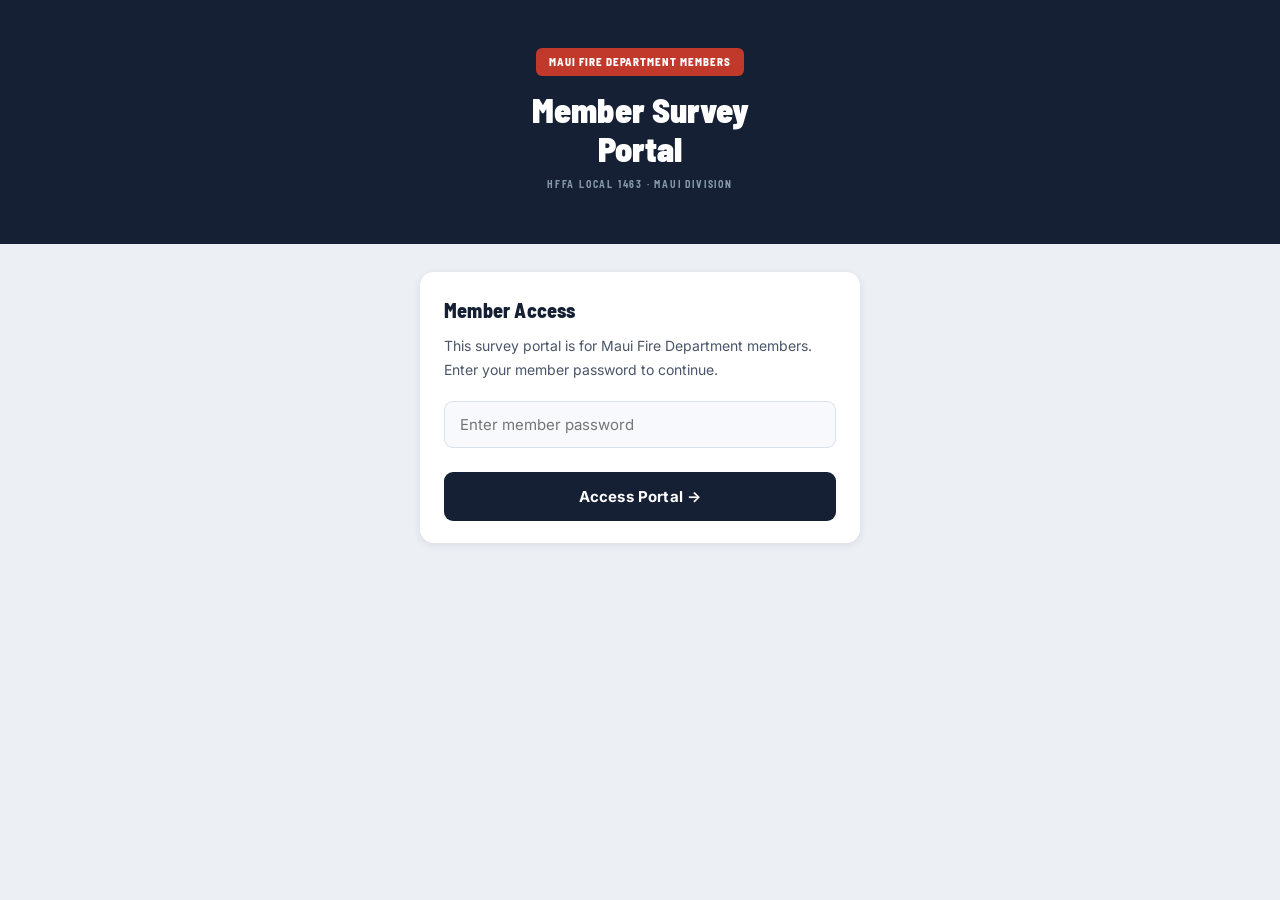
==== cba.html @ 4aed885b "Add members-only CBA reference page - New cba.html: R4R (Sec 27-A), Temporary Assignments (Sec 27), " ====
<!DOCTYPE html>
<html lang="en">
<head>
  <meta charset="UTF-8" />
  <meta name="viewport" content="width=device-width, initial-scale=1.0" />
  <title>CBA Reference — HFFA Local 1463 Maui Division</title>
  <link rel="stylesheet" href="css/style.css" />
  <link rel="stylesheet" href="css/cba.css" />
  <script src="js/gate.js"></script>
</head>
<body>

  <a class="skip-link" href="#cba-main">Skip to content</a>

  <!-- ── HEADER ── -->
  <header class="site-header">
    <div class="container">
      <div class="badge">2021&ndash;2025 CBA</div>
      <h1>CBA Reference</h1>
      <div class="org">HFFA Local 1463 &middot; Maui Division</div>
      <nav class="cba-subnav" aria-label="Survey portal">
        <a href="index.html">&larr; Home</a>
        <span aria-hidden="true">&middot;</span>
        <a href="survey.html">Ranked Survey</a>
        <span aria-hidden="true">&middot;</span>
        <a href="ff1-survey.html">FF I Survey</a>
        <span aria-hidden="true">&middot;</span>
        <a href="results.html">Live Results</a>
      </nav>
    </div>
  </header>

  <!-- ── TABS ── -->
  <div class="cba-tabs container">
    <div class="cba-tablist" role="tablist" aria-label="CBA sections">
      <button class="cba-tab active" id="tab-r4r" role="tab" aria-selected="true" aria-controls="panel-r4r" tabindex="0" data-panel="r4r">
        <span class="cba-tab-code">R4R</span>
        <span class="cba-tab-label">Rank-for-Rank Recall</span>
      </button>
      <button class="cba-tab" id="tab-ta" role="tab" aria-selected="false" aria-controls="panel-ta" tabindex="-1" data-panel="ta">
        <span class="cba-tab-code">TA</span>
        <span class="cba-tab-label">Temporary Assignments</span>
      </button>
      <button class="cba-tab" id="tab-sub" role="tab" aria-selected="false" aria-controls="panel-sub" tabindex="-1" data-panel="sub">
        <span class="cba-tab-code">SUB</span>
        <span class="cba-tab-label">Substitution</span>
      </button>
    </div>
  </div>

  <main class="container page-body" id="cba-main">

    <!-- ═══ PANEL 1 — RANK-FOR-RANK RECALL ═══ -->
    <section class="cba-panel" id="panel-r4r" role="tabpanel" aria-labelledby="tab-r4r" tabindex="0">
      <div class="cba-hero">
        <span class="cba-hero-number" aria-hidden="true">27-A</span>
        <div>
          <p class="cba-eyebrow">Section 27-A</p>
          <h2 class="cba-title">Rank-for-Rank Recall</h2>
          <p class="cba-cite"><strong>2021&ndash;2025 HFFA CBA</strong> &nbsp;&middot;&nbsp; Unit 11 &ndash; Firefighters &nbsp;&middot;&nbsp; Pages 15&ndash;16</p>
        </div>
      </div>

      <div class="cba-block">
        <div class="cba-sub">
          <span class="cba-sub-letter" aria-hidden="true">A</span>
        </div>
        <div class="cba-indent">
          <span class="cba-eff">Effective July 1, 2014</span>
          <ol class="cba-numlist" role="list">
            <li>
              <span class="cba-num" aria-hidden="true">1</span>
              <p>The Employer and Union recognize the need to recall Employees on a rank-for-rank basis to prevent and avoid safety and morale problems. This section shall not interfere with management&rsquo;s right to manage and recall personnel in compliance with this Agreement and existing laws, rules and regulations. The application of Section 27 (Temporary Assignments) shall be modified to accommodate the Rank-for-Rank Recall programs for each jurisdiction.</p>
            </li>
            <li>
              <span class="cba-num" aria-hidden="true">2</span>
              <p>Eligible fire fighters shall be offered twelve (12) shifts (288 hours) per fiscal year via this program, with no premium payments directly related to overtime work such as, but not limited to, compensation for travel time to and from work and mileage reimbursement. All eligible fire fighters (Fire Fighter II, Fire Fighter III and Fire Captain for the Counties and Airport Fire Equipment Operator, Airport Fire Lieutenant and Airport Fire Captain for the State) shall notify the Fire Chief of their availability for this Rank-for-Rank Recall program as provided in the Rank-for-Rank Recall procedures. Failure to do so shall result in the waiver of the fire fighter&rsquo;s opportunity for this Rank-for-Rank Recall program. For purposes of this section, fire fighters participating in the recall program are not eligible for Temporary Change in Station Pay provided in Section 26 B.</p>
            </li>
            <li>
              <span class="cba-num" aria-hidden="true">3</span>
              <p>The Fire Chief or designee in each jurisdiction has the sole responsibility to assign rank-for-rank recall (Fire Fighter II, Fire Fighter III and Fire Captain for the Counties and Airport Fire Equipment Operator, Airport Fire Lieutenant and Airport Fire Captain for the State), and shall in good faith endeavor to assign such overtime work on a fair and equitable basis giving due consideration to operational requirements. Procedures to implement the Rank-for-Rank Recall program including proper and timely notification of availability and eligibility limitations for this program pursuant to 2. above shall be developed in good-faith consultation between the parties. There shall be no changes in the classifications covered by said policy and procedures.</p>
            </li>
            <li>
              <span class="cba-num" aria-hidden="true">4</span>
              <p>Each jurisdiction shall, in good faith, meet with the Union at least annually to monitor the costs, the operational efficiency, the equitable distribution of overtime among the various fire fighter ranks and to assess the viability of modifying, continuing or expanding this program prior to the expiration of the Unit 11 Agreement.</p>
            </li>
          </ol>
        </div>
      </div>

      <div class="cba-pagecite">
        <span>2021&ndash;2025 HFFA Collective Bargaining Agreement (CBA)</span>
        <span>Sec. 27-A &middot; Pages 15&ndash;16</span>
      </div>
    </section>

    <!-- ═══ PANEL 2 — TEMPORARY ASSIGNMENTS ═══ -->
    <section class="cba-panel" id="panel-ta" role="tabpanel" aria-labelledby="tab-ta" tabindex="0" hidden>
      <div class="cba-hero">
        <span class="cba-hero-number" aria-hidden="true">27</span>
        <div>
          <p class="cba-eyebrow">Section 27</p>
          <h2 class="cba-title">Temporary Assignments</h2>
          <p class="cba-cite"><strong>2021&ndash;2025 HFFA CBA</strong> &nbsp;&middot;&nbsp; Unit 11 &ndash; Firefighters &nbsp;&middot;&nbsp; Page 15</p>
        </div>
      </div>

      <div class="cba-block">
        <div class="cba-sub">
          <span class="cba-sub-letter" aria-hidden="true">A</span>
        </div>
        <div class="cba-indent">
          <p class="cba-text">Temporary assignments shall be made in accordance with existing laws, rules and regulations and as provided in this section. Temporary assignments shall be made on a rotating basis from among qualified regular Employees within the same company, unit or bureau; and who are on the same platoon as that in which the temporary assignment originates. If such Employees are unavailable then temporary assignment priority shall be given to qualified regular Employees on the same platoon who are within the same station; and after that the same division as that in which the temporary assignment originates. Thereafter, consideration shall be given to qualified regular Employees in the same station on other platoons before other qualified regular Employees are considered. Notwithstanding the foregoing to the contrary, Employees serving their twelve (12) month probationary period may be given temporary assignments in cases of extreme emergency.</p>
          <p class="cba-text">A qualified regular Employee shall mean an Employee who has demonstrated, through training, experience or performance, the ability to assume substantially all of the significant duties and responsibilities of the higher position as determined by the Employer or its designated representatives within the Fire Department.</p>
        </div>
      </div>

      <hr class="cba-divider" />

      <div class="cba-block">
        <div class="cba-sub">
          <span class="cba-sub-letter" aria-hidden="true">B</span>
          <span class="cba-sub-title">First-Line Fire Apparatus Having No Assigned and Compensated Operator.</span>
        </div>
        <div class="cba-indent">
          <p class="cba-text">When an Employee is assigned responsibility to service, check, prepare for response and operate (for non-emergency purposes) first-line fire apparatus having no assigned and compensated operator, such Employee shall receive an apparatus operator&rsquo;s differential of one (1) hour pay as though the Employee had been on a temporary assignment as an apparatus operator. In the event an Employee is required to operate such unassigned first-line fire apparatus in response to emergencies, the Employee shall be compensated as though a temporary assignment had been made for one (1) hour or from the time the Employee left the station until the time the Employee returned to the station including restoration time, whichever is greater. The respective Fire Chief or fire operations head in each jurisdiction shall, in consultation with the Union determine which first-line fire apparatuses in the respective jurisdiction have no assigned and compensated operator and which are to be covered by this provision [e.g., Hawaii - tankers; Maui - tanker on Molokai; Kauai - mini pumpers and rescue utility vehicle; State - squirt and mini pumper at HIA, Yankee Walter (3,000) at Keahole and Maui, Yankee Walter (1,500) at Hilo, Kauai, Molokai and Lanai].</p>
        </div>
      </div>

      <div class="cba-pagecite">
        <span>2021&ndash;2025 HFFA Collective Bargaining Agreement (CBA)</span>
        <span>Sec. 27 &middot; Page 15</span>
      </div>
    </section>

    <!-- ═══ PANEL 3 — SUBSTITUTION ═══ -->
    <section class="cba-panel" id="panel-sub" role="tabpanel" aria-labelledby="tab-sub" tabindex="0" hidden>
      <div class="cba-hero">
        <span class="cba-hero-number" aria-hidden="true">11</span>
        <div>
          <p class="cba-eyebrow">Section 11</p>
          <h2 class="cba-title">Substitution</h2>
          <p class="cba-cite"><strong>2021&ndash;2025 HFFA CBA</strong> &nbsp;&middot;&nbsp; Unit 11 &ndash; Firefighters &nbsp;&middot;&nbsp; Page 4</p>
        </div>
      </div>

      <div class="cba-block">
        <p class="cba-text">In conformance to the Fair Labor Standards Act (FLSA), 29 U.S.C. &sect;207(p)(3) and 29 CFR &sect;553.3, Employees may request to substitute for one another during scheduled work hours. Substitution or &ldquo;trading time&rdquo; may only take place between Employees performing work in the same capacity.</p>
        <p class="cba-text">For the purpose of this section, the terms below shall have the stated meaning:</p>
        <div class="cba-def">
          <div class="cba-def-row">
            <span class="cba-def-key">A.</span>
            <p class="cba-def-val">&ldquo;Same Capacity&rdquo; shall mean a qualified Employee (whether of the same or different rank) who is capable of performing the work of the person he or she is substituting for.</p>
          </div>
          <div class="cba-def-row">
            <span class="cba-def-key">B.</span>
            <p class="cba-def-val">&ldquo;Qualified Employee&rdquo; shall mean an Employee who has demonstrated, through training, experience or performance, the ability to assume substantially all of the significant duties and responsibilities of the position as determined by the Employer or its designated representatives within the Fire Department. Employees that substitute in positions that require specific certifications and/or licenses &ndash; i.e., Rescue, HAZMAT, Tiller Operator, etc. &ndash; must also possess those certifications to be eligible to substitute.</p>
          </div>
        </div>
      </div>

      <hr class="cba-divider" />

      <div class="cba-block">
        <p class="cba-text">The request shall demonstrate that there is an agreement to substitute or &ldquo;trade time&rdquo; between the Employees involved, that the agreement was made freely, without coercion and solely at the option of the Employees involved. The agreement shall also set forth where and when the work will be done. The request shall be approved by the department head or his or her designee prior to the work being done. The department may permit such substitutions if it does not interfere with normal departmental operations.</p>
        <p class="cba-text">The hours worked shall be excluded by the Employer in the calculation of the hours for which the substituting Employee would otherwise be entitled to overtime compensation under the FLSA, State law and/or any other applicable law. Where substitution or &ldquo;trading time&rdquo; takes place, the substituted Employee will still be credited as if he or she worked his or her normal work schedule. The substituting Employee will not be paid for the time he or she works the substituted Employee&rsquo;s normal work schedule. However, if after the substituted Employee&rsquo;s normal work schedule ends and the substituting Employee continues to work additional hours, it is the substituting Employee who shall be credited with such additional hours of work.</p>
      </div>

      <hr class="cba-divider" />

      <div class="cba-block">
        <p class="cba-text">As provided under the FLSA, the Employer is not required to keep a record of the hours of the substitute work. However, the Employer in consultation with the Union may elect to adopt procedures to keep a record of the hours of the substitute work.</p>
        <p class="cba-text">Under the FLSA, the Employer is not responsible in any way for ensuring that an Employee &ldquo;returns the substitution&rdquo; to the other Employee. At no time will the Employer be responsible for reimbursing or paying any money to an Employee who did not receive a &ldquo;returned substitution.&rdquo; Relieved or substituted Employees shall not engage in any work-related duties during the period of time they are relieved from work.</p>
      </div>

      <div class="cba-pagecite">
        <span>2021&ndash;2025 HFFA Collective Bargaining Agreement (CBA)</span>
        <span>Sec. 11 &middot; Page 4</span>
      </div>
    </section>

  </main>

  <script src="js/cba.js"></script>
</body>
</html>
---- css/style.css ----
/* ── First Due Theme — HFFA Local 1463 Maui Division ─────────────────────────
   Fonts: Barlow Semi Condensed (headers/labels) + Inter (body/questions/buttons)
   Palette: Navy #162035 · Red #C0392B · Teal #0E7490 · Warm slate background
──────────────────────────────────────────────────────────────────────────── */

@import url('https://fonts.googleapis.com/css2?family=Barlow+Semi+Condensed:wght@600;700;800;900&family=Inter:wght@400;500;600;700;800&display=swap');

:root {
  /* Colors */
  --navy:    #162035;
  --navy2:   #1E2E4A;
  --red:     #C0392B;
  --teal:    #0E7490;
  --bg:      #ECF0F5;
  --card:    #FFFFFF;
  --text:    #1E293B;
  --body:    #4A5568;
  --light:   #7A8FA6;
  --border:  #D8E0EA;
  --lgray:   #EFF2F6;
  --input-bg:#F7F9FC;
  --blue-bg: #EFF6FF;
  --blue-bd: #BFDBFE;
  --blue-tx: #1D4ED8;
  --teal-bg: #ECFEFF;
  --teal-bd: #A5F3FC;
  --green:   #16A34A;
  --radius:  14px;
  --radius-sm: 9px;
  --shadow:  0 2px 8px rgba(22,32,53,0.09);
  --shadow-sm: 0 1px 3px rgba(22,32,53,0.07);

  /* Fonts */
  --font-head: 'Barlow Semi Condensed', system-ui, sans-serif;
  --font-body: 'Inter', system-ui, -apple-system, sans-serif;
}

*, *::before, *::after { box-sizing: border-box; margin: 0; padding: 0; }
html { font-size: 16px; -webkit-text-size-adjust: 100%; }

body {
  font-family: var(--font-body);
  font-size: 15px;
  background: var(--bg);
  color: var(--text);
  min-height: 100vh;
  line-height: 1.6;
  -webkit-font-smoothing: antialiased;
  -moz-osx-font-smoothing: grayscale;
}

a { color: inherit; text-decoration: none; }

/* ── Layout ── */
.container { max-width: 620px; margin: 0 auto; padding: 0 20px; }
.page-body { padding: 24px 20px 56px; }

/* ── Site Header ── */
.site-header { background: var(--navy); padding: 36px 24px 30px; }
.site-header .container { padding: 0; }

.badge {
  display: inline-block; background: var(--red); color: #fff;
  font-family: var(--font-head); font-size: 11px; font-weight: 800;
  letter-spacing: 0.09em; text-transform: uppercase;
  padding: 5px 13px; border-radius: 6px; margin-bottom: 14px;
}
.badge-ff1 { background: var(--teal); }

.site-header h1 {
  font-family: var(--font-head); color: #fff;
  font-size: 34px; font-weight: 900; line-height: 1.1; margin-bottom: 6px;
}
.org {
  font-family: var(--font-head); font-size: 10px; font-weight: 700;
  color: #8899AA; letter-spacing: 0.18em; text-transform: uppercase; margin-bottom: 12px;
}
.tagline { color: #8899AA; font-size: 14px; line-height: 1.7; font-weight: 400; }

/* ── Cards ── */
.card {
  background: var(--card); border-radius: var(--radius);
  padding: 22px 24px; box-shadow: var(--shadow); margin-bottom: 14px;
}
.card h2 {
  font-family: var(--font-head); font-size: 17px; font-weight: 800;
  color: var(--navy); margin-bottom: 10px; letter-spacing: 0.01em;
}
.card p { font-size: 14px; color: var(--body); line-height: 1.8; margin-bottom: 10px; font-weight: 400; }
.card p:last-child { margin-bottom: 0; }

/* ── Notices ── */
.notice-box {
  border-radius: var(--radius-sm); padding: 13px 16px;
  font-size: 13px; font-weight: 500; line-height: 1.65; margin-bottom: 20px;
}
.notice-blue { background: var(--blue-bg); border: 1.5px solid var(--blue-bd); color: var(--blue-tx); }
.notice-teal { background: var(--teal-bg); border: 1.5px solid var(--teal-bd); color: var(--teal); }

/* ── Buttons ── */
.btn {
  display: inline-block; border: none; border-radius: var(--radius-sm);
  padding: 15px 24px; font-family: var(--font-body); font-size: 15px;
  font-weight: 700; cursor: pointer; text-align: center;
  transition: opacity 0.15s, transform 0.1s; letter-spacing: 0.01em;
}
.btn:hover { opacity: 0.92; }
.btn:active { transform: scale(0.98); }
.btn:disabled { opacity: 0.4; cursor: default; transform: none; }

.btn-primary { background: var(--navy); color: #fff; }
.btn-teal    { background: var(--teal); color: #fff; }
.btn-secondary { background: var(--lgray); color: var(--navy); }
.btn-outline { background: transparent; border: 1.5px solid var(--border); color: var(--body); }
.btn-large { width: 100%; padding: 17px; font-size: 16px; margin-bottom: 12px; display: block; }

/* ── Inputs ── */
input[type="password"], input[type="text"], textarea {
  width: 100%; border: 1.5px solid var(--border); border-radius: var(--radius-sm);
  padding: 13px 15px; font-size: 15px; font-family: var(--font-body);
  color: var(--text); background: var(--input-bg); outline: none;
  transition: border-color 0.15s, box-shadow 0.15s;
}
input[type="password"]:focus, input[type="text"]:focus, textarea:focus {
  border-color: var(--navy); box-shadow: 0 0 0 3px rgba(22,32,53,0.1);
}
input.input-error { border-color: var(--red); }
textarea { resize: vertical; line-height: 1.65; }

/* ── Messages ── */
.error-msg { font-size: 13px; font-weight: 600; color: var(--red); margin-top: 8px; }
.hidden { display: none !important; }
.meta-text { font-size: 13px; color: var(--light); text-align: center; margin-top: 8px; font-weight: 500; }

/* ── Gate Page ── */
.gate-wrapper { min-height: 100vh; display: flex; flex-direction: column; }
.gate-header { background: var(--navy); padding: 48px 24px 40px; text-align: center; }
.gate-header h1 {
  font-family: var(--font-head); color: #fff;
  font-size: 34px; font-weight: 900; line-height: 1.15; margin-bottom: 8px;
}
.gate-body { flex: 1; display: flex; align-items: flex-start; justify-content: center; padding: 28px 20px; }
.gate-body .card { width: 100%; max-width: 440px; }
.gate-body h2 {
  font-family: var(--font-head); font-size: 20px; font-weight: 800;
  color: var(--navy); margin-bottom: 8px;
}
.gate-body p { font-size: 14px; color: var(--body); margin-bottom: 18px; line-height: 1.75; }
.gate-body input { margin-bottom: 12px; }

/* ── Survey choice cards ── */
.survey-choice {
  display: block; border-radius: var(--radius); padding: 22px 24px;
  margin-bottom: 12px; cursor: pointer; text-decoration: none;
  transition: opacity 0.15s, transform 0.1s;
}
.survey-choice:hover { opacity: 0.93; transform: translateY(-1px); }
.survey-choice:active { transform: translateY(0); }
.survey-choice-ranked { background: var(--navy); }
.survey-choice-ff1    { background: var(--teal); }
.survey-choice-label {
  font-family: var(--font-head); font-size: 11px; font-weight: 800;
  letter-spacing: 0.12em; text-transform: uppercase; color: rgba(255,255,255,0.5);
  margin-bottom: 4px;
}
.survey-choice-title {
  font-family: var(--font-head); font-size: 20px; font-weight: 800;
  color: #fff; margin-bottom: 4px; letter-spacing: 0.01em;
}
.survey-choice-sub { font-size: 13px; font-weight: 400; color: rgba(255,255,255,0.65); line-height: 1.55; }

/* ── Apparatus Chart ── */
.apparatus-chart { border: 1.5px solid var(--border); border-radius: 10px; overflow: hidden; margin: 16px 0; }
.chart-header { background: var(--navy); display: flex; justify-content: space-between; padding: 9px 14px; }
.chart-header span { font-family: var(--font-head); font-size: 11px; font-weight: 800; color: #fff; text-transform: uppercase; letter-spacing: 0.1em; }
.chart-header span:last-child { color: #8899AA; font-size: 10px; }
.chart-row { padding: 10px 14px; border-bottom: 1px solid #EDF0F5; }
.chart-row:nth-child(even) { background: #F8FAFC; }
.chart-row:last-child { border-bottom: none; }
.chart-row.chart-row-zero { background: #FEF2F2; }
.chart-row-inner { display: flex; align-items: center; gap: 10px; }
.chart-label { width: 54px; font-size: 12px; font-weight: 800; flex-shrink: 0; color: var(--navy); font-family: var(--font-head); letter-spacing: 0.02em; }
.chart-row-zero .chart-label { color: var(--red); }
.chart-bar-wrap { flex: 1; background: #E2E8F0; border-radius: 4px; height: 9px; overflow: hidden; }
.chart-bar { height: 9px; border-radius: 4px; transition: width 0.5s ease; }
.chart-count { font-size: 12px; font-weight: 700; color: var(--text); white-space: nowrap; flex-shrink: 0; min-width: 54px; text-align: right; }
.chart-count .of-total { font-weight: 400; color: var(--light); font-size: 11px; }
.chart-count.zero { color: var(--red); font-weight: 800; }
.chart-note { font-size: 11px; color: var(--light); font-style: italic; padding-left: 64px; margin-top: 3px; line-height: 1.4; }
.chart-row-zero .chart-note { color: #E57373; }
.chart-legend { background: var(--lgray); padding: 7px 14px; display: flex; gap: 16px; flex-wrap: wrap; }
.chart-legend span { font-size: 11px; color: var(--light); }

/* ── Survey Wrapper ── */
.survey-wrapper { display: flex; flex-direction: column; height: 100vh; }

/* Survey Header */
.survey-header { background: var(--navy); padding: 18px 20px 22px; flex-shrink: 0; }
.survey-header.ff1-header { background: var(--teal); }
.survey-header .container { padding: 0; }

.progress-bar { display: flex; gap: 4px; margin-bottom: 16px; }
.progress-seg { flex: 1; height: 4px; border-radius: 2px; background: rgba(255,255,255,0.15); transition: background 0.3s; }
.progress-seg.active { background: var(--red); }
.ff1-header .progress-seg.active { background: rgba(255,255,255,0.9); }

.section-counter {
  font-family: var(--font-head); font-size: 11px; font-weight: 700;
  color: rgba(255,255,255,0.45); letter-spacing: 0.14em; text-transform: uppercase; margin-bottom: 4px;
}
.survey-header h2 {
  font-family: var(--font-head); color: #fff;
  font-size: 26px; font-weight: 900; line-height: 1.15; margin-bottom: 6px;
}
.section-subtitle { color: rgba(255,255,255,0.6); font-size: 13px; line-height: 1.55; font-weight: 400; }
.ff1-header .section-subtitle { color: rgba(255,255,255,0.65); }

.survey-body { flex: 1; overflow-y: auto; padding: 18px 16px 12px; }

/* Bottom nav */
.survey-nav { flex-shrink: 0; background: #fff; border-top: 1px solid var(--border); padding: 14px 20px; }
.survey-nav .container { display: flex; gap: 10px; padding: 0; }

/* ── Question Cards ── */
.q-card {
  background: var(--card); border-radius: var(--radius);
  padding: 20px 20px 22px; margin-bottom: 14px; box-shadow: var(--shadow-sm);
  border: 1px solid rgba(216,224,234,0.6);
}
.q-text {
  font-size: 15px; font-weight: 600; color: var(--text);
  line-height: 1.6; margin-bottom: 16px; letter-spacing: -0.01em;
}
.q-required { color: var(--red); }

/* Pill options */
.pill-group { display: flex; flex-wrap: wrap; gap: 9px; }

.pill-btn {
  padding: 10px 15px; border-radius: var(--radius-sm);
  border: 1.5px solid var(--border); background: var(--input-bg);
  color: var(--text); font-size: 14px; font-weight: 500;
  cursor: pointer; font-family: var(--font-body); line-height: 1.45;
  text-align: left; transition: all 0.12s;
}
.pill-btn:hover { border-color: #94A3B8; background: #F1F4F8; }
.pill-btn.selected {
  border: 2px solid var(--navy); background: var(--navy);
  color: #fff; font-weight: 700;
}
.ff1-survey .pill-btn.selected { border-color: var(--teal); background: var(--teal); }

/* Multi select */
.multi-hint { font-size: 12px; color: var(--light); font-style: italic; margin-bottom: 11px; font-weight: 500; }

.multi-btn {
  display: flex; align-items: center; gap: 9px; padding: 10px 15px;
  border-radius: var(--radius-sm); border: 1.5px solid var(--border);
  background: var(--input-bg); color: var(--text); font-size: 14px;
  font-weight: 500; cursor: pointer; font-family: var(--font-body);
  line-height: 1.45; text-align: left; transition: all 0.12s;
}
.multi-btn:hover { border-color: #94A3B8; background: #F1F4F8; }
.multi-btn.selected {
  border: 2px solid var(--navy); background: var(--navy);
  color: #fff; font-weight: 700;
}
.ff1-survey .multi-btn.selected { border-color: var(--teal); background: var(--teal); }

.checkbox-box {
  width: 16px; height: 16px; border-radius: 4px;
  border: 1.5px solid #94A3B8; background: transparent;
  display: flex; align-items: center; justify-content: center;
  font-size: 11px; font-weight: 900; color: #fff; flex-shrink: 0; transition: all 0.12s;
}
.multi-btn.selected .checkbox-box { background: var(--red); border-color: var(--red); }

/* Scale */
.scale-group { display: grid; grid-template-columns: repeat(5, 1fr); gap: 5px; }

.scale-btn {
  padding: 11px 4px; border-radius: var(--radius-sm);
  border: 1.5px solid var(--border); background: var(--input-bg);
  color: var(--text); font-size: 12px; font-weight: 600;
  cursor: pointer; font-family: var(--font-body); text-align: center;
  line-height: 1.3; transition: all 0.12s;
}
.scale-btn:hover { border-color: #94A3B8; background: #F1F4F8; }
.scale-btn.selected {
  border: 2px solid var(--navy); background: var(--navy);
  color: #fff; font-weight: 700;
}
.ff1-survey .scale-btn.selected { border-color: var(--teal); background: var(--teal); }

.scale-selected-label {
  margin-top: 9px; font-size: 13px; font-weight: 700;
  color: var(--navy); min-height: 20px;
}

/* ── Results Header ── */
.results-header { background: var(--navy); padding: 20px 24px 18px; }
.results-header .container { padding: 0; }
.results-header h1 {
  font-family: var(--font-head); color: #fff;
  font-size: 26px; font-weight: 900; margin-bottom: 2px;
}
.results-meta { font-size: 12px; color: #8899AA; margin-top: 6px; font-weight: 500; }
.results-meta a { color: #60A5FA; text-decoration: underline; }

/* Summary strip */
.summary-strip { display: flex; gap: 10px; margin-bottom: 14px; }
.summary-card { flex: 1; border-radius: var(--radius); padding: 16px 18px; color: #fff; }
.summary-card.ranked-card { background: var(--navy); }
.summary-card.ff1-card    { background: var(--teal); }
.summary-card.total-card-sm { background: #374151; }
.summary-number { font-family: var(--font-head); font-size: 38px; font-weight: 900; line-height: 1; }
.summary-label { font-size: 12px; font-weight: 600; color: rgba(255,255,255,0.6); margin-top: 4px; }

.refresh-btn {
  background: rgba(255,255,255,0.1); border: none; color: #fff; border-radius: 8px;
  padding: 9px 14px; font-size: 13px; font-weight: 600; cursor: pointer;
  font-family: var(--font-body); transition: background 0.15s;
}
.refresh-btn:hover { background: rgba(255,255,255,0.18); }

/* Results blocks */
.results-block {
  background: var(--card); border-radius: var(--radius);
  padding: 20px 22px; margin-bottom: 12px; box-shadow: var(--shadow-sm);
  border: 1px solid rgba(216,224,234,0.5);
}
.block-title {
  font-family: var(--font-head); font-size: 12px; font-weight: 900;
  color: var(--navy); text-transform: uppercase; letter-spacing: 0.12em;
  padding-bottom: 10px; margin-bottom: 16px; border-bottom: 2px solid var(--lgray);
}

.result-group { margin-bottom: 24px; }
.result-label {
  font-size: 12px; font-weight: 700; color: var(--text);
  text-transform: uppercase; letter-spacing: 0.07em; margin-bottom: 10px;
}
.multi-note { font-weight: 400; font-size: 11px; color: var(--light); font-style: italic; text-transform: none; letter-spacing: 0; }

.result-row { margin-bottom: 10px; }
.result-row-top { display: flex; justify-content: space-between; align-items: baseline; margin-bottom: 4px; gap: 8px; }
.result-row-option { font-size: 13px; font-weight: 500; color: var(--text); line-height: 1.4; flex: 1; }
.result-row-count { font-size: 12px; font-weight: 700; color: var(--navy); white-space: nowrap; }
.result-row-count .pct { font-weight: 400; color: var(--light); }

.bar-bg { background: #E2E8F0; border-radius: 3px; height: 8px; }
.bar-fill { height: 8px; border-radius: 3px; transition: width 0.5s ease; }
.bar-fill-navy { background: var(--navy); }
.bar-fill-teal { background: var(--teal); }

.no-data { font-size: 13px; color: var(--light); font-style: italic; font-weight: 500; }

/* ── Comparison Block ── */
.comparison-block {
  background: var(--card); border-radius: var(--radius);
  padding: 20px 22px; margin-bottom: 14px; box-shadow: var(--shadow);
  border: 1px solid rgba(216,224,234,0.5);
}
.comparison-title {
  font-family: var(--font-head); font-size: 12px; font-weight: 900;
  color: #374151; text-transform: uppercase; letter-spacing: 0.12em;
  padding-bottom: 10px; margin-bottom: 8px; border-bottom: 2px solid var(--lgray);
}
.comparison-legend { display: flex; gap: 16px; margin-bottom: 18px; flex-wrap: wrap; }
.legend-item { display: flex; align-items: center; gap: 7px; font-size: 13px; font-weight: 600; color: var(--text); }
.legend-dot { width: 11px; height: 11px; border-radius: 2px; flex-shrink: 0; }
.legend-dot-navy { background: var(--navy); }
.legend-dot-teal  { background: var(--teal); }

.priority-row { margin-bottom: 18px; }
.priority-name { font-size: 14px; font-weight: 600; color: var(--text); margin-bottom: 9px; line-height: 1.4; }
.priority-bar-row { display: flex; align-items: center; gap: 9px; margin-bottom: 5px; }
.priority-bar-label { font-family: var(--font-head); font-size: 11px; font-weight: 800; width: 54px; flex-shrink: 0; text-transform: uppercase; letter-spacing: 0.06em; }
.priority-bar-label.ranked-label { color: var(--navy); }
.priority-bar-label.ff1-label    { color: var(--teal); }
.priority-bar-track { flex: 1; background: #E2E8F0; border-radius: 3px; height: 9px; }
.priority-bar-fill { height: 9px; border-radius: 3px; transition: width 0.5s ease; min-width: 2px; }
.priority-pct { font-size: 12px; font-weight: 700; min-width: 38px; text-align: right; flex-shrink: 0; }
.priority-pct.ranked-pct { color: var(--navy); }
.priority-pct.ff1-pct    { color: var(--teal); }

/* Text responses */
.text-response {
  background: var(--input-bg); border-left: 3px solid var(--navy);
  padding: 11px 15px; margin-bottom: 9px; border-radius: 0 7px 7px 0;
  font-size: 14px; color: var(--text); line-height: 1.7; font-weight: 400;
}
.text-response.ff1-response { border-left-color: var(--teal); }

/* Loading */
.loading { text-align: center; padding: 60px 20px; color: var(--light); font-size: 15px; font-weight: 500; }

/* ── Thanks Page ── */
.thanks-wrapper {
  min-height: 100vh; background: var(--navy);
  display: flex; flex-direction: column; align-items: center; justify-content: center;
  padding: 24px; text-align: center;
}
.thanks-wrapper.ff1-thanks { background: var(--teal); }
.thanks-emoji { font-size: 58px; margin-bottom: 22px; }
.thanks-wrapper h1 {
  font-family: var(--font-head); color: #fff;
  font-size: 32px; font-weight: 900; margin-bottom: 14px; line-height: 1.15;
}
.thanks-wrapper p {
  color: rgba(255,255,255,0.65); font-size: 15px; line-height: 1.8;
  max-width: 360px; margin: 0 auto 28px; font-weight: 400;
}
.thanks-footer {
  font-family: var(--font-head); font-size: 11px; font-weight: 700;
  color: rgba(255,255,255,0.25); letter-spacing: 0.16em; text-transform: uppercase; margin-top: 20px;
}

/* ── Nav ── */
.nav-links { display: flex; gap: 8px; }
.nav-link-btn {
  background: rgba(255,255,255,0.1); border: none; color: #fff; border-radius: 8px;
  padding: 8px 13px; font-size: 13px; font-weight: 600; cursor: pointer;
  font-family: var(--font-body); text-decoration: none; display: inline-block; transition: background 0.15s;
}
.nav-link-btn:hover { background: rgba(255,255,255,0.18); }

/* ── Top 3 Priority Picker ── */
.top3-hint { font-size: 12px; font-weight: 500; color: var(--light); font-style: italic; margin-bottom: 9px; }
.top3-status {
  font-family: var(--font-head); font-size: 15px; font-weight: 800;
  color: var(--navy); margin-bottom: 14px; min-height: 24px;
  letter-spacing: 0.01em; transition: color 0.2s;
}
.ff1-survey .top3-status { color: var(--teal); }
.top3-status.done { color: var(--green); }

.top3-grid { display: flex; flex-direction: column; gap: 9px; }

.top3-btn {
  position: relative; width: 100%;
  padding: 13px 15px 13px 50px;
  border-radius: var(--radius-sm); border: 1.5px solid var(--border);
  background: var(--input-bg); color: var(--text);
  font-size: 14px; font-weight: 500; cursor: pointer;
  font-family: var(--font-body); text-align: left; transition: all 0.15s; line-height: 1.45;
}
.top3-btn:hover:not(.dimmed):not(.selected) { border-color: #94A3B8; background: #F1F4F8; }
.top3-btn.selected {
  border: 2px solid var(--navy); background: var(--navy);
  color: #fff; font-weight: 700;
}
.ff1-survey .top3-btn.selected { border-color: var(--teal); background: var(--teal); }
.top3-btn.dimmed { opacity: 0.32; cursor: default; pointer-events: none; }

.top3-rank {
  position: absolute; left: 12px; top: 50%; transform: translateY(-50%);
  width: 26px; height: 26px; border-radius: 50%;
  background: var(--red); color: #fff;
  font-family: var(--font-head); font-size: 14px; font-weight: 900;
  display: flex; align-items: center; justify-content: center; flex-shrink: 0;
}
.top3-rank.hidden { display: none; }

/* ── Rating Grid (legacy, kept for compatibility) ── */
.rating-hint {
  display: flex; justify-content: space-between;
  font-size: 12px; font-weight: 500; color: var(--light); font-style: italic; margin-bottom: 14px;
}
.rating-grid { display: flex; flex-direction: column; gap: 14px; }
.rating-item-name { font-size: 14px; font-weight: 600; color: var(--text); margin-bottom: 8px; line-height: 1.4; }
.rating-buttons { display: grid; grid-template-columns: repeat(10, 1fr); gap: 3px; }
.rating-btn {
  border-radius: 5px; border: 1.5px solid var(--border); background: var(--input-bg);
  color: var(--text); font-size: 12px; font-weight: 500; cursor: pointer;
  font-family: var(--font-body); text-align: center; padding: 7px 0; transition: all 0.1s; line-height: 1;
}
.rating-btn:hover { border-color: var(--navy); background: var(--lgray); }
.rating-btn.selected { background: var(--navy); border-color: var(--navy); color: #fff; font-weight: 800; }
.ff1-survey .rating-btn:hover { border-color: var(--teal); }
.ff1-survey .rating-btn.selected { background: var(--teal); border-color: var(--teal); }
---- css/cba.css ----
/* ── CBA Reference page — First Due theme (uses tokens from style.css) ───────── */

/* Skip link (a11y) */
.skip-link {
  position: absolute; left: 8px; top: -52px; z-index: 300;
  background: var(--navy); color: #fff; padding: 10px 16px;
  border-radius: var(--radius-sm); font-family: var(--font-body); font-weight: 700;
  transition: top 0.15s;
}
.skip-link:focus { top: 8px; outline: 3px solid var(--red); outline-offset: 2px; }

/* Header sub-nav (cross-links, on navy) */
.cba-subnav { margin-top: 12px; display: flex; flex-wrap: wrap; gap: 8px; align-items: center; font-size: 13px; }
.cba-subnav a { color: #CDD7E4; font-weight: 600; }
.cba-subnav a:hover { color: #fff; text-decoration: underline; }
.cba-subnav a:focus-visible { outline: 2px solid #fff; outline-offset: 2px; border-radius: 3px; }
.cba-subnav span { color: rgba(255,255,255,0.3); }

/* Tabs */
.cba-tabs { position: sticky; top: 0; z-index: 100; }
.cba-tablist {
  display: flex; background: var(--navy2);
  border-radius: 0 0 var(--radius-sm) var(--radius-sm);
  overflow: hidden; box-shadow: var(--shadow);
}
.cba-tab {
  flex: 1; background: transparent; border: none; cursor: pointer;
  display: flex; flex-direction: column; align-items: center; justify-content: center; gap: 2px;
  padding: 12px 10px; position: relative; font-family: var(--font-head);
  transition: background 0.15s;
}
.cba-tab + .cba-tab { border-left: 1px solid rgba(255,255,255,0.08); }
.cba-tab:hover { background: rgba(255,255,255,0.06); }
.cba-tab:focus-visible { outline: 3px solid var(--red); outline-offset: -3px; }
.cba-tab-code { font-size: 15px; font-weight: 800; color: #94A5C0; letter-spacing: 0.04em; transition: color 0.2s; }
.cba-tab-label { font-size: 10px; font-weight: 700; letter-spacing: 0.08em; text-transform: uppercase; color: #94A5C0; transition: color 0.2s; white-space: nowrap; }
.cba-tab.active .cba-tab-code { color: #fff; }
.cba-tab.active .cba-tab-label { color: #AEBED2; }
.cba-tab.active::after { content: ''; position: absolute; bottom: 0; left: 12%; right: 12%; height: 3px; background: var(--red); border-radius: 3px 3px 0 0; }

/* Panels */
.cba-panel[hidden] { display: none; }
.cba-panel:focus { outline: none; }

/* Hero */
.cba-hero { display: flex; align-items: flex-start; gap: 18px; margin-bottom: 28px; padding-bottom: 22px; border-bottom: 2px solid var(--border); }
.cba-hero-number { font-family: var(--font-head); font-size: clamp(40px, 8vw, 58px); font-weight: 900; color: #C9D3E0; line-height: 1; flex-shrink: 0; user-select: none; }
.cba-eyebrow { font-family: var(--font-head); font-size: 11px; font-weight: 800; letter-spacing: 0.12em; text-transform: uppercase; color: var(--red); margin-bottom: 6px; }
.cba-title { font-family: var(--font-head); font-size: clamp(21px, 3.5vw, 27px); font-weight: 900; color: var(--navy); line-height: 1.2; margin-bottom: 8px; }
.cba-cite { font-size: 12px; color: #5B6577; line-height: 1.6; }
.cba-cite strong { color: var(--text); }

/* Effective tag */
.cba-eff { display: inline-flex; align-items: center; gap: 6px; font-family: var(--font-head); font-size: 12px; font-weight: 700; letter-spacing: 0.02em; color: var(--navy); background: var(--lgray); border: 1px solid var(--border); border-radius: 20px; padding: 4px 13px; margin-bottom: 18px; }

/* Body text */
.cba-text { font-size: 14.5px; color: var(--body); line-height: 1.85; margin-bottom: 16px; }
.cba-text:last-child { margin-bottom: 0; }

/* Subsection header */
.cba-sub { display: flex; align-items: flex-start; gap: 12px; margin-bottom: 14px; }
.cba-sub-letter { width: 30px; height: 30px; min-width: 30px; background: var(--navy); color: #fff; font-family: var(--font-head); font-size: 13px; font-weight: 900; border-radius: 50%; display: flex; align-items: center; justify-content: center; margin-top: 2px; }
.cba-sub-title { font-family: var(--font-head); font-size: 15px; font-weight: 800; color: var(--navy); line-height: 1.45; padding-top: 3px; }
.cba-indent { padding-left: 42px; }

/* Numbered list */
.cba-numlist { list-style: none; display: flex; flex-direction: column; gap: 20px; margin-top: 6px; }
.cba-numlist li { display: grid; grid-template-columns: 28px 1fr; gap: 13px; align-items: start; }
.cba-num { width: 26px; height: 26px; background: var(--red); color: #fff; border-radius: 50%; font-family: var(--font-head); font-size: 13px; font-weight: 900; display: flex; align-items: center; justify-content: center; flex-shrink: 0; margin-top: 3px; }
.cba-numlist li p { font-size: 14.5px; line-height: 1.85; color: var(--body); }

/* Definition block */
.cba-def { background: var(--lgray); border-left: 3px solid var(--teal); border-radius: 0 8px 8px 0; padding: 16px 20px; margin: 16px 0; }
.cba-def-row { display: grid; grid-template-columns: 26px 1fr; gap: 10px; margin-bottom: 14px; }
.cba-def-row:last-child { margin-bottom: 0; }
.cba-def-key { font-family: var(--font-head); font-weight: 900; color: var(--teal); font-size: 14px; padding-top: 1px; }
.cba-def-val { font-size: 14px; line-height: 1.8; color: var(--body); }

/* Divider + blocks */
.cba-divider { border: none; border-top: 1px dashed var(--border); margin: 26px 0; }
.cba-block { margin-bottom: 32px; }
.cba-block:last-child { margin-bottom: 0; }

/* Page cite */
.cba-pagecite { display: flex; align-items: center; justify-content: space-between; flex-wrap: wrap; gap: 6px; margin-top: 40px; padding-top: 14px; border-top: 1px solid var(--border); font-size: 11.5px; color: #5B6577; }

@media (max-width: 560px) {
  .cba-indent { padding-left: 0; }
  .cba-hero { gap: 12px; }
  .cba-tab-label { font-size: 9px; letter-spacing: 0.05em; }
  .cba-tab-code { font-size: 14px; }
}

@media (prefers-reduced-motion: reduce) {
  .cba-tab, .skip-link, .cba-subnav a { transition: none; }
}
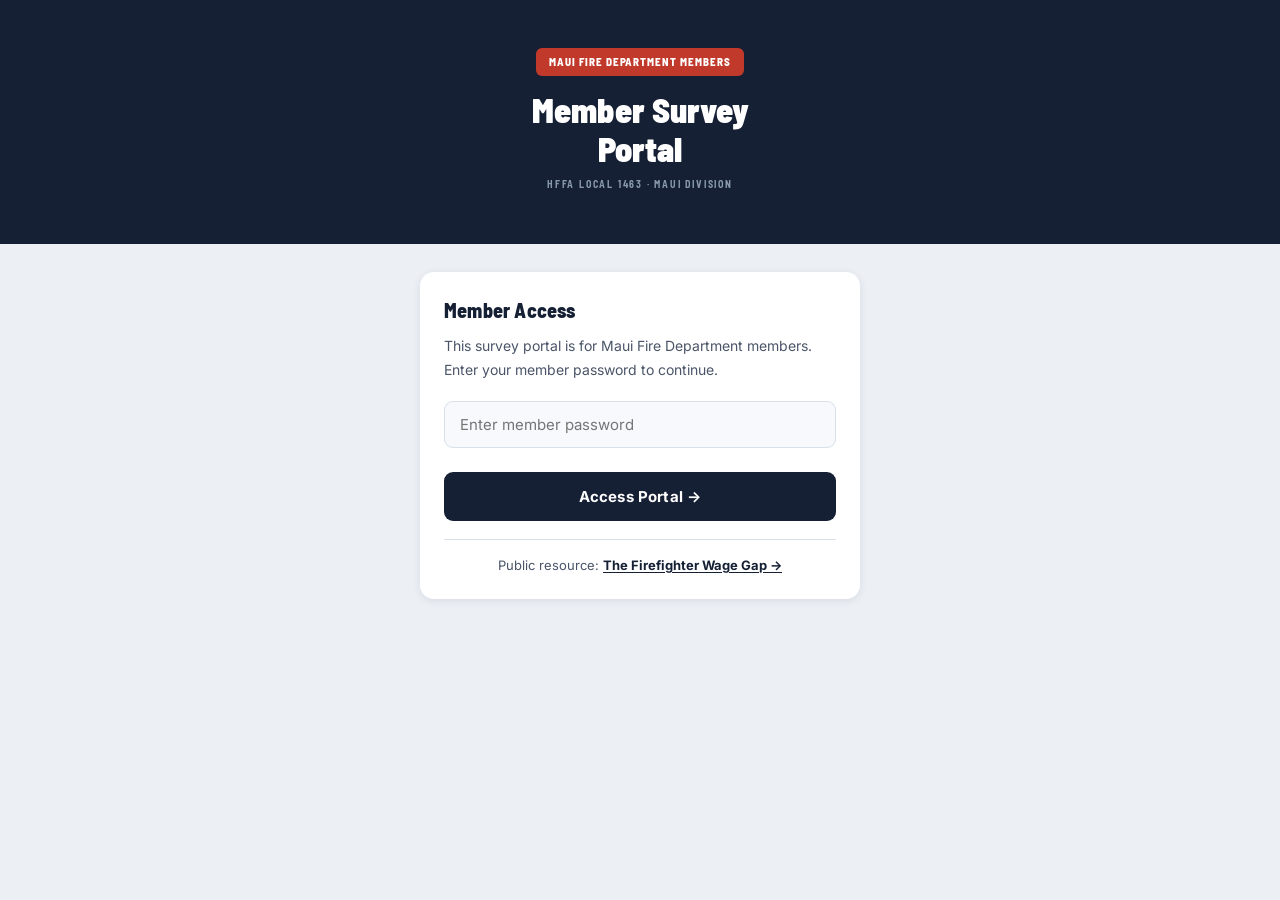
==== commit 68ffcdc6: "copy: drop em dashes from page titles House style bans the em dash. Eight page titles carried U+2014" ====
--- a/cba.html
+++ b/cba.html
@@ -3,7 +3,7 @@
 <head>
   <meta charset="UTF-8" />
   <meta name="viewport" content="width=device-width, initial-scale=1.0" />
-  <title>CBA Reference — HFFA Local 1463 Maui Division</title>
+  <title>CBA Reference - HFFA Local 1463 Maui Division</title>
   <link rel="stylesheet" href="css/style.css" />
   <link rel="stylesheet" href="css/cba.css" />
   <script src="js/gate.js"></script>
@@ -12,21 +12,21 @@
 
   <a class="skip-link" href="#cba-main">Skip to content</a>
 
+  <nav class="portal-nav" aria-label="Survey portal">
+    <a href="index.html">Home</a>
+    <a href="survey.html">Ranked Survey</a>
+    <a href="ff1-survey.html">FF I Survey</a>
+    <a href="results.html">Live Results</a>
+    <a href="survey_share.html">Share Results</a>
+    <a href="cba.html" aria-current="page">CBA Reference</a>
+  </nav>
+
   <!-- ── HEADER ── -->
   <header class="site-header">
     <div class="container">
       <div class="badge">2021&ndash;2025 CBA</div>
       <h1>CBA Reference</h1>
       <div class="org">HFFA Local 1463 &middot; Maui Division</div>
-      <nav class="cba-subnav" aria-label="Survey portal">
-        <a href="index.html">&larr; Home</a>
-        <span aria-hidden="true">&middot;</span>
-        <a href="survey.html">Ranked Survey</a>
-        <span aria-hidden="true">&middot;</span>
-        <a href="ff1-survey.html">FF I Survey</a>
-        <span aria-hidden="true">&middot;</span>
-        <a href="results.html">Live Results</a>
-      </nav>
     </div>
   </header>
 
--- a/css/style.css
+++ b/css/style.css
@@ -425,6 +425,28 @@
 }
 .nav-link-btn:hover { background: rgba(255,255,255,0.18); }
 
+/* ── Portal nav bar (unified · clean · symmetrical · responsive) ── */
+.portal-nav {
+  position: sticky; top: 0; z-index: 30;
+  background: var(--navy2);
+  border-bottom: 2px solid var(--red);
+  display: flex; flex-wrap: wrap; justify-content: center; align-items: center;
+  gap: 6px; padding: 9px 14px;
+}
+.portal-nav a {
+  font-family: var(--font-head); font-size: 12.5px; font-weight: 700;
+  letter-spacing: 0.04em; text-transform: uppercase; color: #B7C4D6;
+  padding: 8px 14px; border-radius: 8px; white-space: nowrap;
+  transition: background 0.15s, color 0.15s;
+}
+.portal-nav a:hover { background: rgba(255,255,255,0.10); color: #fff; }
+.portal-nav a[aria-current="page"] { background: var(--red); color: #fff; }
+.portal-nav a:focus-visible { outline: 2px solid #fff; outline-offset: 2px; }
+@media (max-width: 560px) {
+  .portal-nav { gap: 4px; padding: 8px 8px; }
+  .portal-nav a { font-size: 11px; padding: 7px 9px; letter-spacing: 0.02em; }
+}
+
 /* ── Top 3 Priority Picker ── */
 .top3-hint { font-size: 12px; font-weight: 500; color: var(--light); font-style: italic; margin-bottom: 9px; }
 .top3-status {
